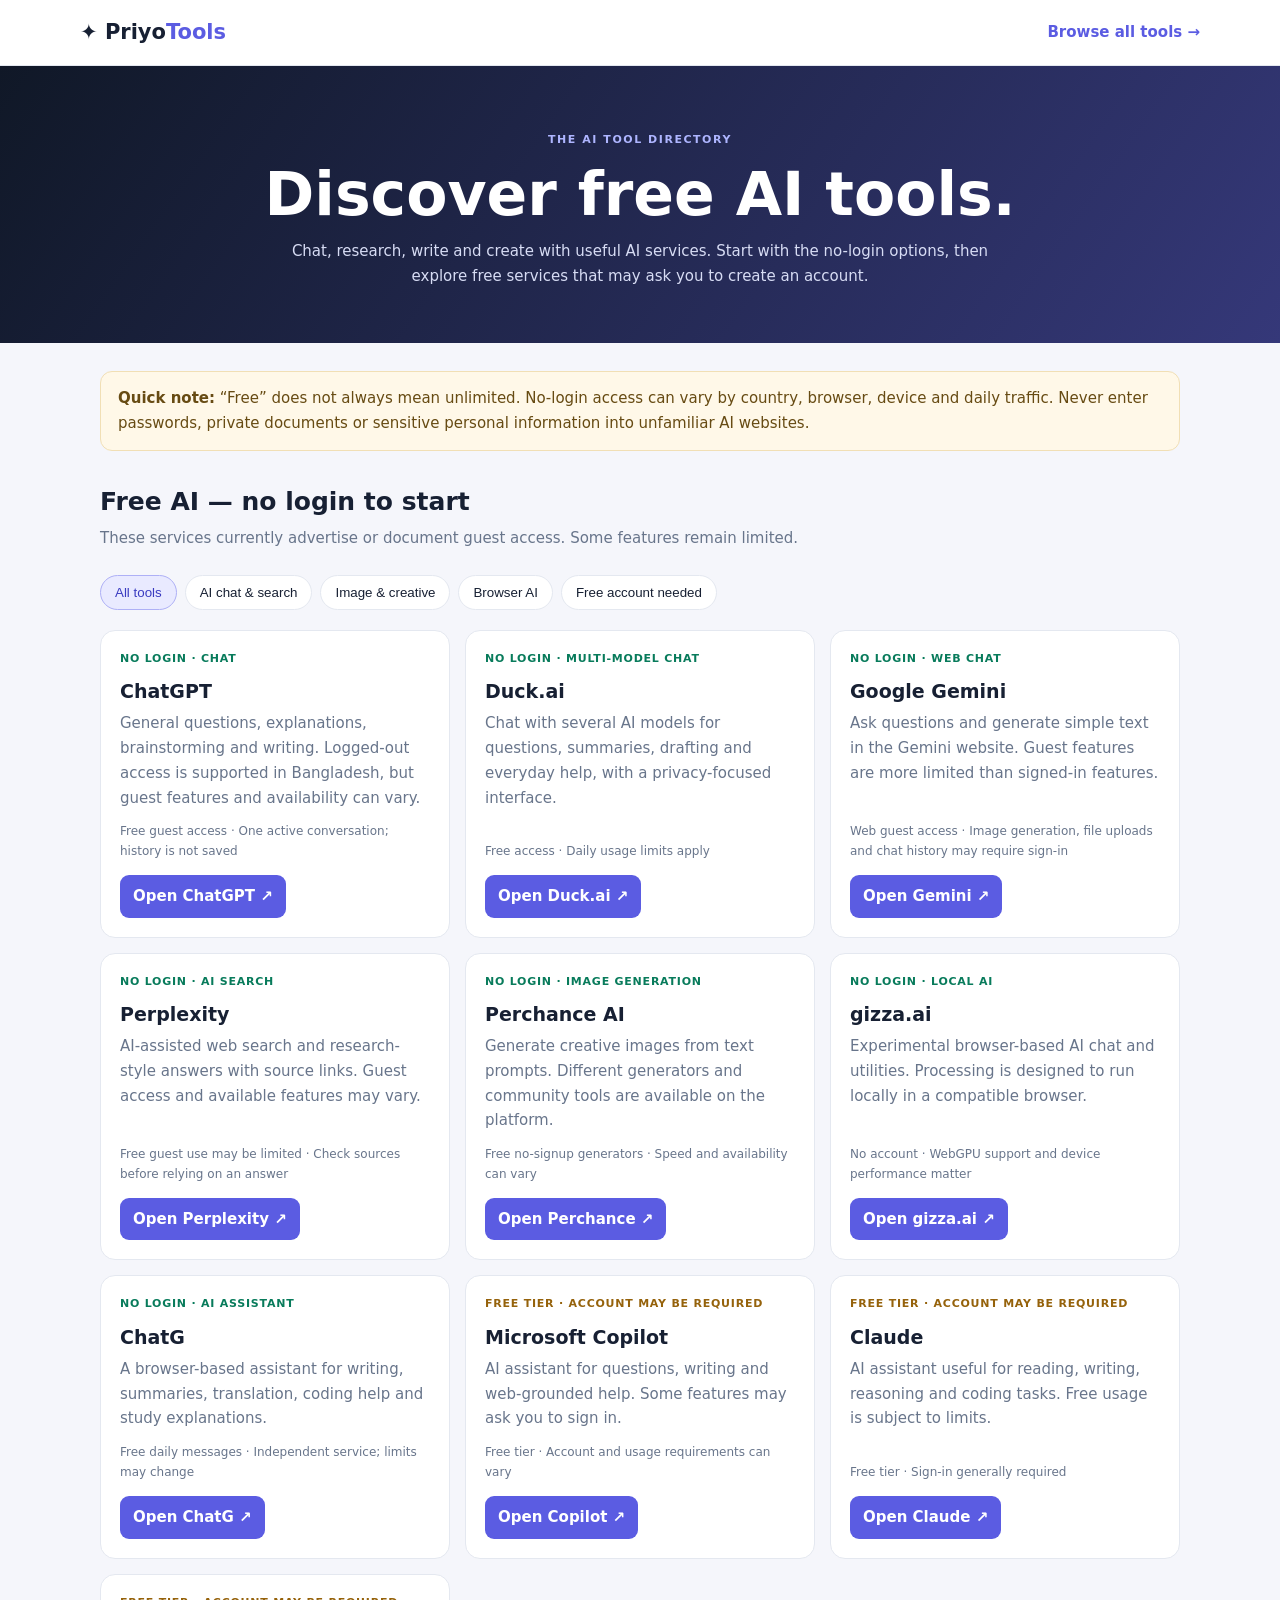
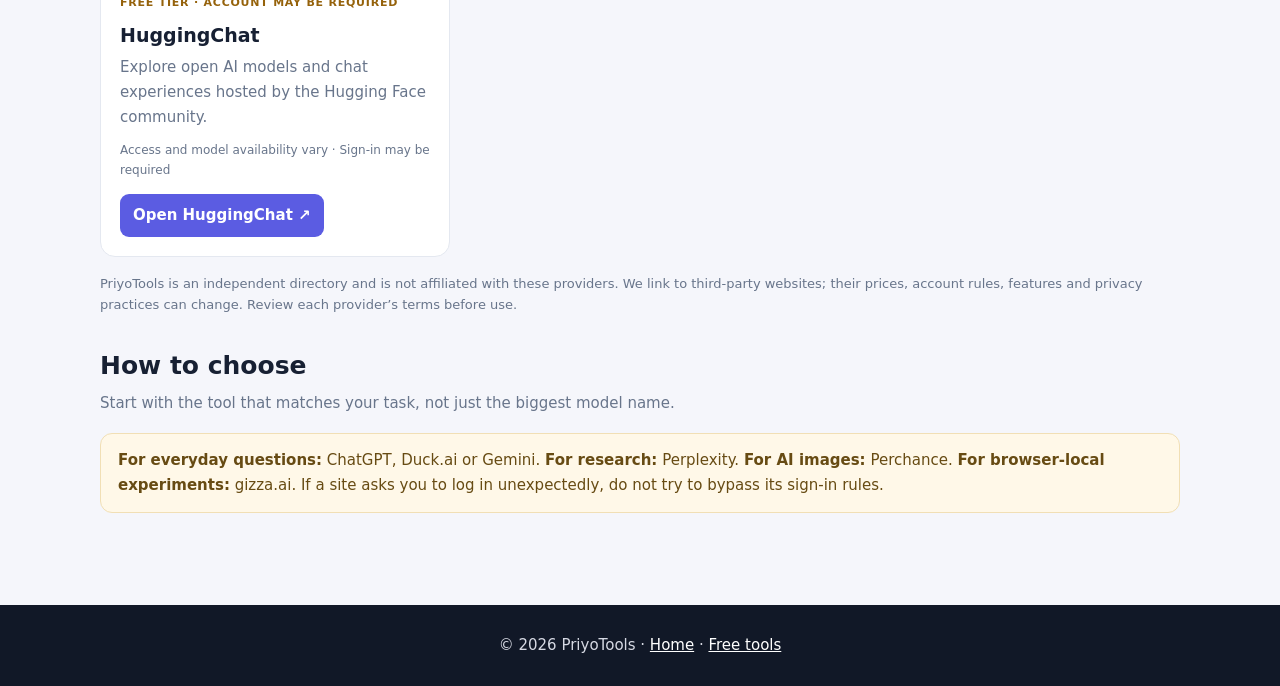
==== ai.html @ 9793c790 "Add free AI tools directory with no-login options" ====
<!doctype html>
<html lang="en"><head><meta charset="utf-8"><meta name="viewport" content="width=device-width,initial-scale=1"><meta name="description" content="Explore free AI tools, especially tools you can try without creating an account."><meta name="theme-color" content="#101827"><title>Free AI Tools — PriyoTools</title>
<style>
:root{--bg:#f5f6fb;--ink:#172033;--muted:#68758b;--line:#e4e8f0;--brand:#5b5ce2;--dark:#111827}*{box-sizing:border-box}body{margin:0;background:var(--bg);color:var(--ink);font:15px/1.65 system-ui,Arial,sans-serif}.nav{background:#fff;border-bottom:1px solid var(--line);padding:15px max(20px,calc((100% - 1120px)/2));display:flex;justify-content:space-between;align-items:center;position:sticky;top:0;z-index:5}.brand{font-size:21px;font-weight:850;color:var(--ink);text-decoration:none}.brand span{color:var(--brand)}.nav a:last-child{color:var(--brand);font-weight:700;text-decoration:none}.hero{padding:65px 20px 55px;text-align:center;color:white;background:linear-gradient(125deg,#101827,#353879)}.eyebrow{letter-spacing:.14em;font-size:11px;font-weight:800;color:#aeb5ff}.hero h1{font-size:clamp(36px,6vw,60px);line-height:1.1;margin:12px 0}.hero p{max-width:700px;margin:0 auto;color:#d7dcf4}.wrap{max-width:1120px;margin:auto;padding:28px 20px}.notice{background:#fff8e8;border:1px solid #f1dfb5;padding:14px 17px;border-radius:12px;color:#674b13;margin-bottom:24px}.section-title{display:flex;justify-content:space-between;gap:12px;align-items:end;margin:30px 0 14px}.section-title h2{margin:0;font-size:25px}.section-title p{margin:4px 0;color:var(--muted)}.filters{display:flex;gap:8px;flex-wrap:wrap;margin:20px 0}.filters button{border:1px solid var(--line);background:white;padding:9px 14px;border-radius:30px;cursor:pointer;color:var(--ink)}.filters button.active{background:#e9eaff;border-color:#aeb0f6;color:#393ac0}.grid{display:grid;grid-template-columns:repeat(3,minmax(0,1fr));gap:15px}.card{background:white;border:1px solid var(--line);border-radius:15px;padding:19px;display:flex;flex-direction:column;min-height:230px}.tag{font-size:11px;font-weight:800;letter-spacing:.07em;color:#087b5b}.tag.login{color:#95620b}.card h3{margin:8px 0 4px;font-size:19px}.card p{margin:0 0 12px;color:var(--muted);flex:1}.meta{font-size:12px;color:var(--muted);margin:0 0 13px}.card a{display:inline-flex;align-self:flex-start;background:var(--brand);color:white;text-decoration:none;font-weight:750;padding:9px 13px;border-radius:9px}.card a:hover{filter:brightness(.94)}.smallprint{font-size:13px;color:var(--muted);margin:16px 0}.empty{padding:25px;text-align:center;color:var(--muted)}footer{background:var(--dark);color:#d6d9e3;text-align:center;padding:28px;margin-top:40px}footer a{color:white}@media(max-width:800px){.grid{grid-template-columns:repeat(2,minmax(0,1fr))}}@media(max-width:540px){.grid{grid-template-columns:1fr}.hero{padding:48px 18px}.section-title{display:block}}
</style></head><body>
<header class="nav"><a class="brand" href="index.html">✦ Priyo<span>Tools</span></a><a href="tools.html">Browse all tools →</a></header>
<section class="hero"><div class="eyebrow">THE AI TOOL DIRECTORY</div><h1>Discover free AI tools.</h1><p>Chat, research, write and create with useful AI services. Start with the no-login options, then explore free services that may ask you to create an account.</p></section>
<main class="wrap"><div class="notice"><b>Quick note:</b> “Free” does not always mean unlimited. No-login access can vary by country, browser, device and daily traffic. Never enter passwords, private documents or sensitive personal information into unfamiliar AI websites.</div>
<div class="section-title"><div><h2>Free AI — no login to start</h2><p>These services currently advertise or document guest access. Some features remain limited.</p></div></div>
<div class="filters" id="filters"><button class="active" data-filter="all">All tools</button><button data-filter="chat">AI chat & search</button><button data-filter="image">Image & creative</button><button data-filter="browser">Browser AI</button><button data-filter="account">Free account needed</button></div>
<div class="grid" id="grid">
<article class="card" data-type="chat"><span class="tag">NO LOGIN · CHAT</span><h3>ChatGPT</h3><p>General questions, explanations, brainstorming and writing. Logged-out access is supported in Bangladesh, but guest features and availability can vary.</p><div class="meta">Free guest access · One active conversation; history is not saved</div><a href="https://chatgpt.com/" target="_blank" rel="noopener">Open ChatGPT ↗</a></article>
<article class="card" data-type="chat"><span class="tag">NO LOGIN · MULTI-MODEL CHAT</span><h3>Duck.ai</h3><p>Chat with several AI models for questions, summaries, drafting and everyday help, with a privacy-focused interface.</p><div class="meta">Free access · Daily usage limits apply</div><a href="https://duck.ai/" target="_blank" rel="noopener">Open Duck.ai ↗</a></article>
<article class="card" data-type="chat"><span class="tag">NO LOGIN · WEB CHAT</span><h3>Google Gemini</h3><p>Ask questions and generate simple text in the Gemini website. Guest features are more limited than signed-in features.</p><div class="meta">Web guest access · Image generation, file uploads and chat history may require sign-in</div><a href="https://gemini.google.com/" target="_blank" rel="noopener">Open Gemini ↗</a></article>
<article class="card" data-type="chat"><span class="tag">NO LOGIN · AI SEARCH</span><h3>Perplexity</h3><p>AI-assisted web search and research-style answers with source links. Guest access and available features may vary.</p><div class="meta">Free guest use may be limited · Check sources before relying on an answer</div><a href="https://www.perplexity.ai/" target="_blank" rel="noopener">Open Perplexity ↗</a></article>
<article class="card" data-type="image"><span class="tag">NO LOGIN · IMAGE GENERATION</span><h3>Perchance AI</h3><p>Generate creative images from text prompts. Different generators and community tools are available on the platform.</p><div class="meta">Free no-signup generators · Speed and availability can vary</div><a href="https://perchance.org/ai-text-to-image-generator" target="_blank" rel="noopener">Open Perchance ↗</a></article>
<article class="card" data-type="browser"><span class="tag">NO LOGIN · LOCAL AI</span><h3>gizza.ai</h3><p>Experimental browser-based AI chat and utilities. Processing is designed to run locally in a compatible browser.</p><div class="meta">No account · WebGPU support and device performance matter</div><a href="https://gizza.ai/" target="_blank" rel="noopener">Open gizza.ai ↗</a></article>
<article class="card" data-type="chat"><span class="tag">NO LOGIN · AI ASSISTANT</span><h3>ChatG</h3><p>A browser-based assistant for writing, summaries, translation, coding help and study explanations.</p><div class="meta">Free daily messages · Independent service; limits may change</div><a href="https://chatg.org/" target="_blank" rel="noopener">Open ChatG ↗</a></article>
<article class="card" data-type="account"><span class="tag login">FREE TIER · ACCOUNT MAY BE REQUIRED</span><h3>Microsoft Copilot</h3><p>AI assistant for questions, writing and web-grounded help. Some features may ask you to sign in.</p><div class="meta">Free tier · Account and usage requirements can vary</div><a href="https://copilot.microsoft.com/" target="_blank" rel="noopener">Open Copilot ↗</a></article>
<article class="card" data-type="account"><span class="tag login">FREE TIER · ACCOUNT MAY BE REQUIRED</span><h3>Claude</h3><p>AI assistant useful for reading, writing, reasoning and coding tasks. Free usage is subject to limits.</p><div class="meta">Free tier · Sign-in generally required</div><a href="https://claude.ai/" target="_blank" rel="noopener">Open Claude ↗</a></article>
<article class="card" data-type="account"><span class="tag login">FREE TIER · ACCOUNT MAY BE REQUIRED</span><h3>HuggingChat</h3><p>Explore open AI models and chat experiences hosted by the Hugging Face community.</p><div class="meta">Access and model availability vary · Sign-in may be required</div><a href="https://huggingface.co/chat/" target="_blank" rel="noopener">Open HuggingChat ↗</a></article>
</div>
<p class="smallprint">PriyoTools is an independent directory and is not affiliated with these providers. We link to third-party websites; their prices, account rules, features and privacy practices can change. Review each provider’s terms before use.</p>
<div class="section-title"><div><h2>How to choose</h2><p>Start with the tool that matches your task, not just the biggest model name.</p></div></div>
<div class="notice"><b>For everyday questions:</b> ChatGPT, Duck.ai or Gemini. <b>For research:</b> Perplexity. <b>For AI images:</b> Perchance. <b>For browser-local experiments:</b> gizza.ai. If a site asks you to log in unexpectedly, do not try to bypass its sign-in rules.</div>
</main><footer>© <span id="year"></span> PriyoTools · <a href="index.html">Home</a> · <a href="tools.html">Free tools</a></footer>
<script>
document.getElementById('year').textContent=new Date().getFullYear();
document.getElementById('filters').addEventListener('click',e=>{const b=e.target.closest('button[data-filter]');if(!b)return;document.querySelectorAll('[data-filter]').forEach(x=>x.classList.toggle('active',x===b));const f=b.dataset.filter;let count=0;document.querySelectorAll('.card').forEach(c=>{const show=f==='all'||c.dataset.type===f;c.hidden=!show;if(show)count++});document.getElementById('grid').classList.toggle('empty',count===0)});
</script></body></html>
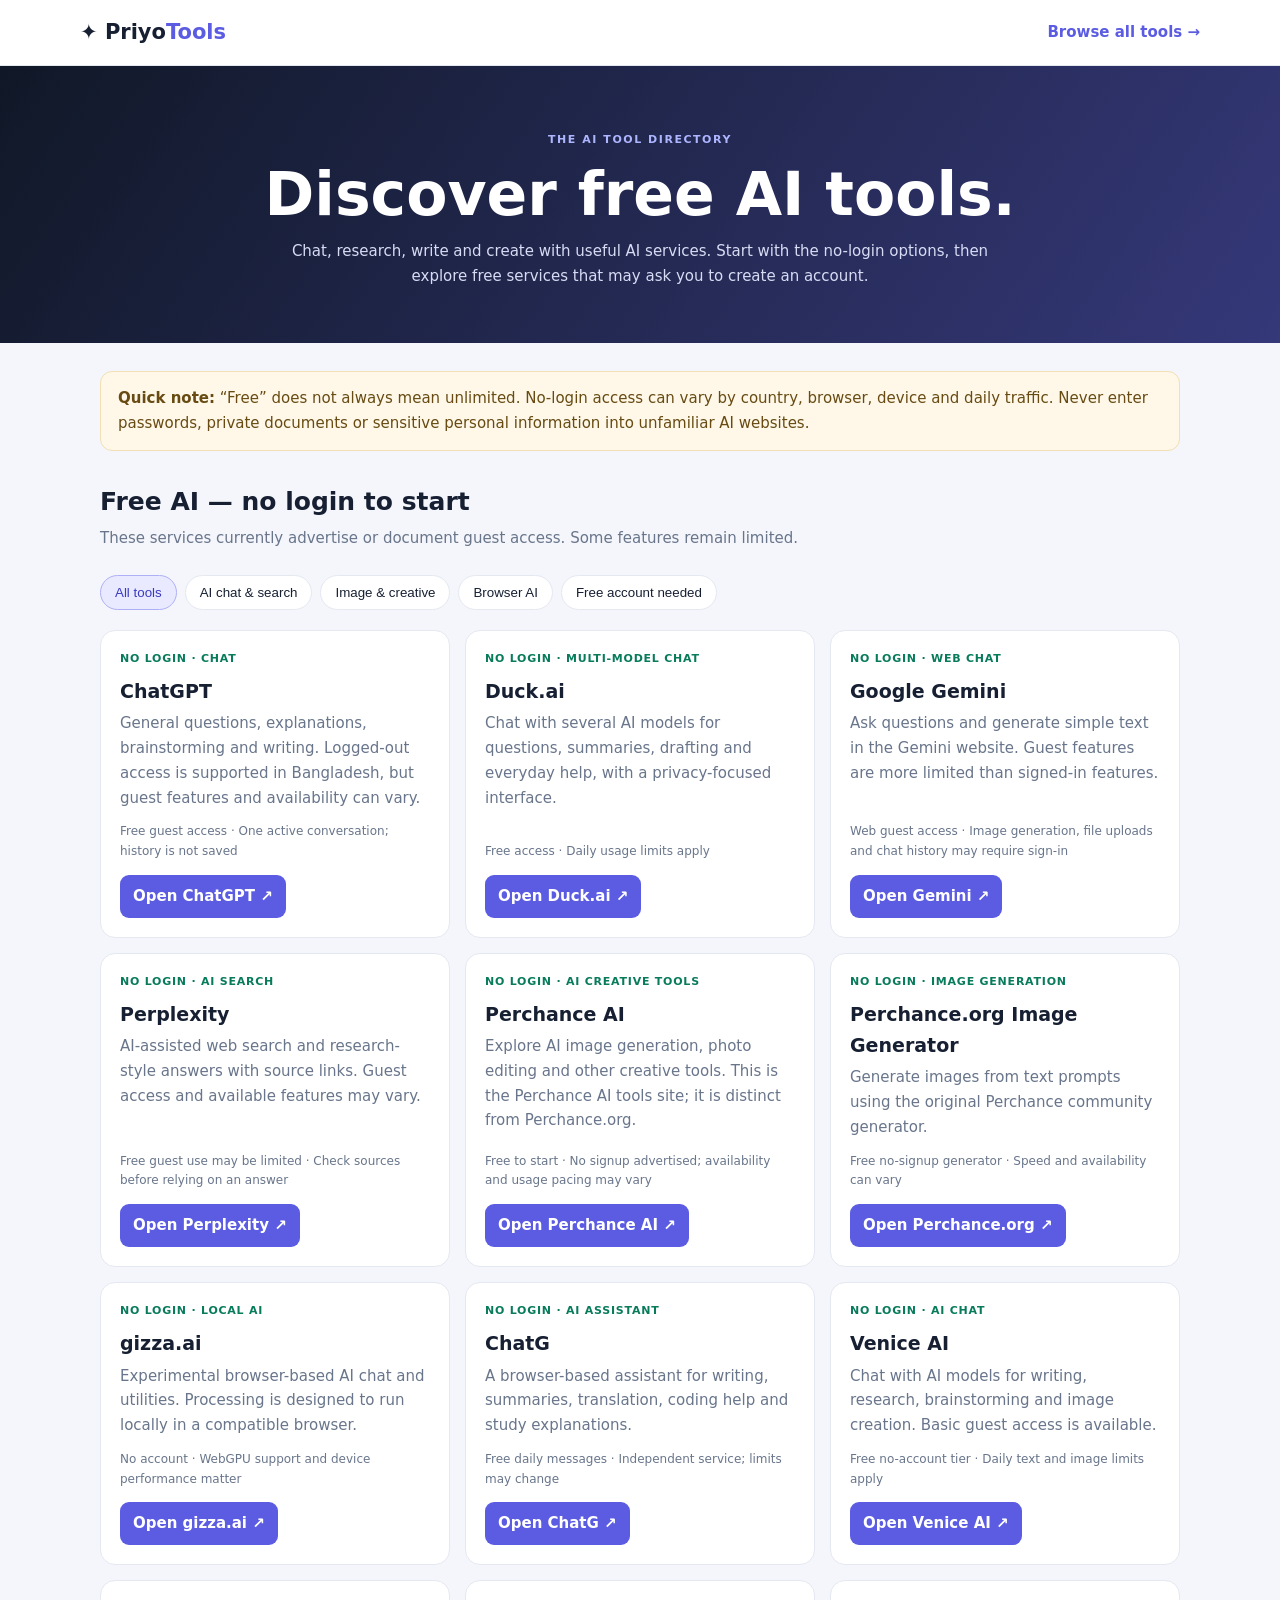
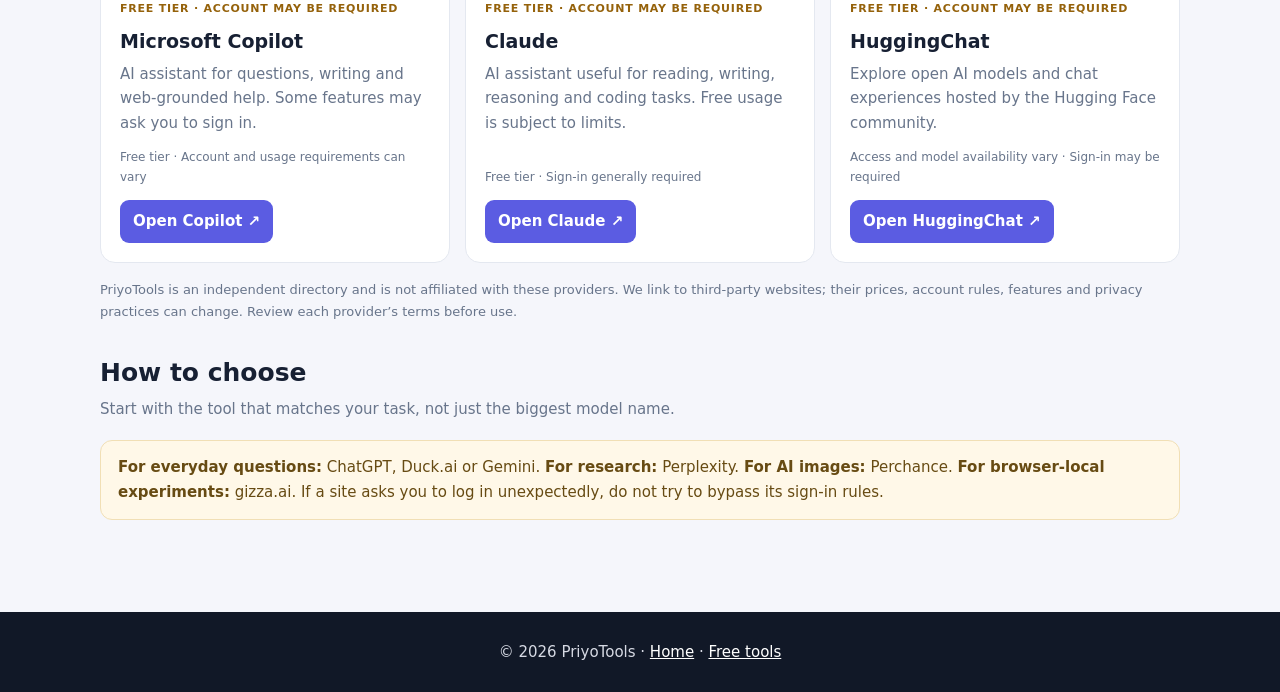
==== commit 755c1c7d: "Add Perchance AI and Venice to AI directory" ====
--- a/ai.html
+++ b/ai.html
@@ -13,9 +13,11 @@
 <article class="card" data-type="chat"><span class="tag">NO LOGIN · MULTI-MODEL CHAT</span><h3>Duck.ai</h3><p>Chat with several AI models for questions, summaries, drafting and everyday help, with a privacy-focused interface.</p><div class="meta">Free access · Daily usage limits apply</div><a href="https://duck.ai/" target="_blank" rel="noopener">Open Duck.ai ↗</a></article>
 <article class="card" data-type="chat"><span class="tag">NO LOGIN · WEB CHAT</span><h3>Google Gemini</h3><p>Ask questions and generate simple text in the Gemini website. Guest features are more limited than signed-in features.</p><div class="meta">Web guest access · Image generation, file uploads and chat history may require sign-in</div><a href="https://gemini.google.com/" target="_blank" rel="noopener">Open Gemini ↗</a></article>
 <article class="card" data-type="chat"><span class="tag">NO LOGIN · AI SEARCH</span><h3>Perplexity</h3><p>AI-assisted web search and research-style answers with source links. Guest access and available features may vary.</p><div class="meta">Free guest use may be limited · Check sources before relying on an answer</div><a href="https://www.perplexity.ai/" target="_blank" rel="noopener">Open Perplexity ↗</a></article>
-<article class="card" data-type="image"><span class="tag">NO LOGIN · IMAGE GENERATION</span><h3>Perchance AI</h3><p>Generate creative images from text prompts. Different generators and community tools are available on the platform.</p><div class="meta">Free no-signup generators · Speed and availability can vary</div><a href="https://perchance.org/ai-text-to-image-generator" target="_blank" rel="noopener">Open Perchance ↗</a></article>
+<article class="card" data-type="image"><span class="tag">NO LOGIN · AI CREATIVE TOOLS</span><h3>Perchance AI</h3><p>Explore AI image generation, photo editing and other creative tools. This is the Perchance AI tools site; it is distinct from Perchance.org.</p><div class="meta">Free to start · No signup advertised; availability and usage pacing may vary</div><a href="https://perchanceai.com/" target="_blank" rel="noopener">Open Perchance AI ↗</a></article>
+<article class="card" data-type="image"><span class="tag">NO LOGIN · IMAGE GENERATION</span><h3>Perchance.org Image Generator</h3><p>Generate images from text prompts using the original Perchance community generator.</p><div class="meta">Free no-signup generator · Speed and availability can vary</div><a href="https://perchance.org/ai-text-to-image-generator" target="_blank" rel="noopener">Open Perchance.org ↗</a></article>
 <article class="card" data-type="browser"><span class="tag">NO LOGIN · LOCAL AI</span><h3>gizza.ai</h3><p>Experimental browser-based AI chat and utilities. Processing is designed to run locally in a compatible browser.</p><div class="meta">No account · WebGPU support and device performance matter</div><a href="https://gizza.ai/" target="_blank" rel="noopener">Open gizza.ai ↗</a></article>
 <article class="card" data-type="chat"><span class="tag">NO LOGIN · AI ASSISTANT</span><h3>ChatG</h3><p>A browser-based assistant for writing, summaries, translation, coding help and study explanations.</p><div class="meta">Free daily messages · Independent service; limits may change</div><a href="https://chatg.org/" target="_blank" rel="noopener">Open ChatG ↗</a></article>
+<article class="card" data-type="chat"><span class="tag">NO LOGIN · AI CHAT</span><h3>Venice AI</h3><p>Chat with AI models for writing, research, brainstorming and image creation. Basic guest access is available.</p><div class="meta">Free no-account tier · Daily text and image limits apply</div><a href="https://venice.ai/" target="_blank" rel="noopener">Open Venice AI ↗</a></article>
 <article class="card" data-type="account"><span class="tag login">FREE TIER · ACCOUNT MAY BE REQUIRED</span><h3>Microsoft Copilot</h3><p>AI assistant for questions, writing and web-grounded help. Some features may ask you to sign in.</p><div class="meta">Free tier · Account and usage requirements can vary</div><a href="https://copilot.microsoft.com/" target="_blank" rel="noopener">Open Copilot ↗</a></article>
 <article class="card" data-type="account"><span class="tag login">FREE TIER · ACCOUNT MAY BE REQUIRED</span><h3>Claude</h3><p>AI assistant useful for reading, writing, reasoning and coding tasks. Free usage is subject to limits.</p><div class="meta">Free tier · Sign-in generally required</div><a href="https://claude.ai/" target="_blank" rel="noopener">Open Claude ↗</a></article>
 <article class="card" data-type="account"><span class="tag login">FREE TIER · ACCOUNT MAY BE REQUIRED</span><h3>HuggingChat</h3><p>Explore open AI models and chat experiences hosted by the Hugging Face community.</p><div class="meta">Access and model availability vary · Sign-in may be required</div><a href="https://huggingface.co/chat/" target="_blank" rel="noopener">Open HuggingChat ↗</a></article>
